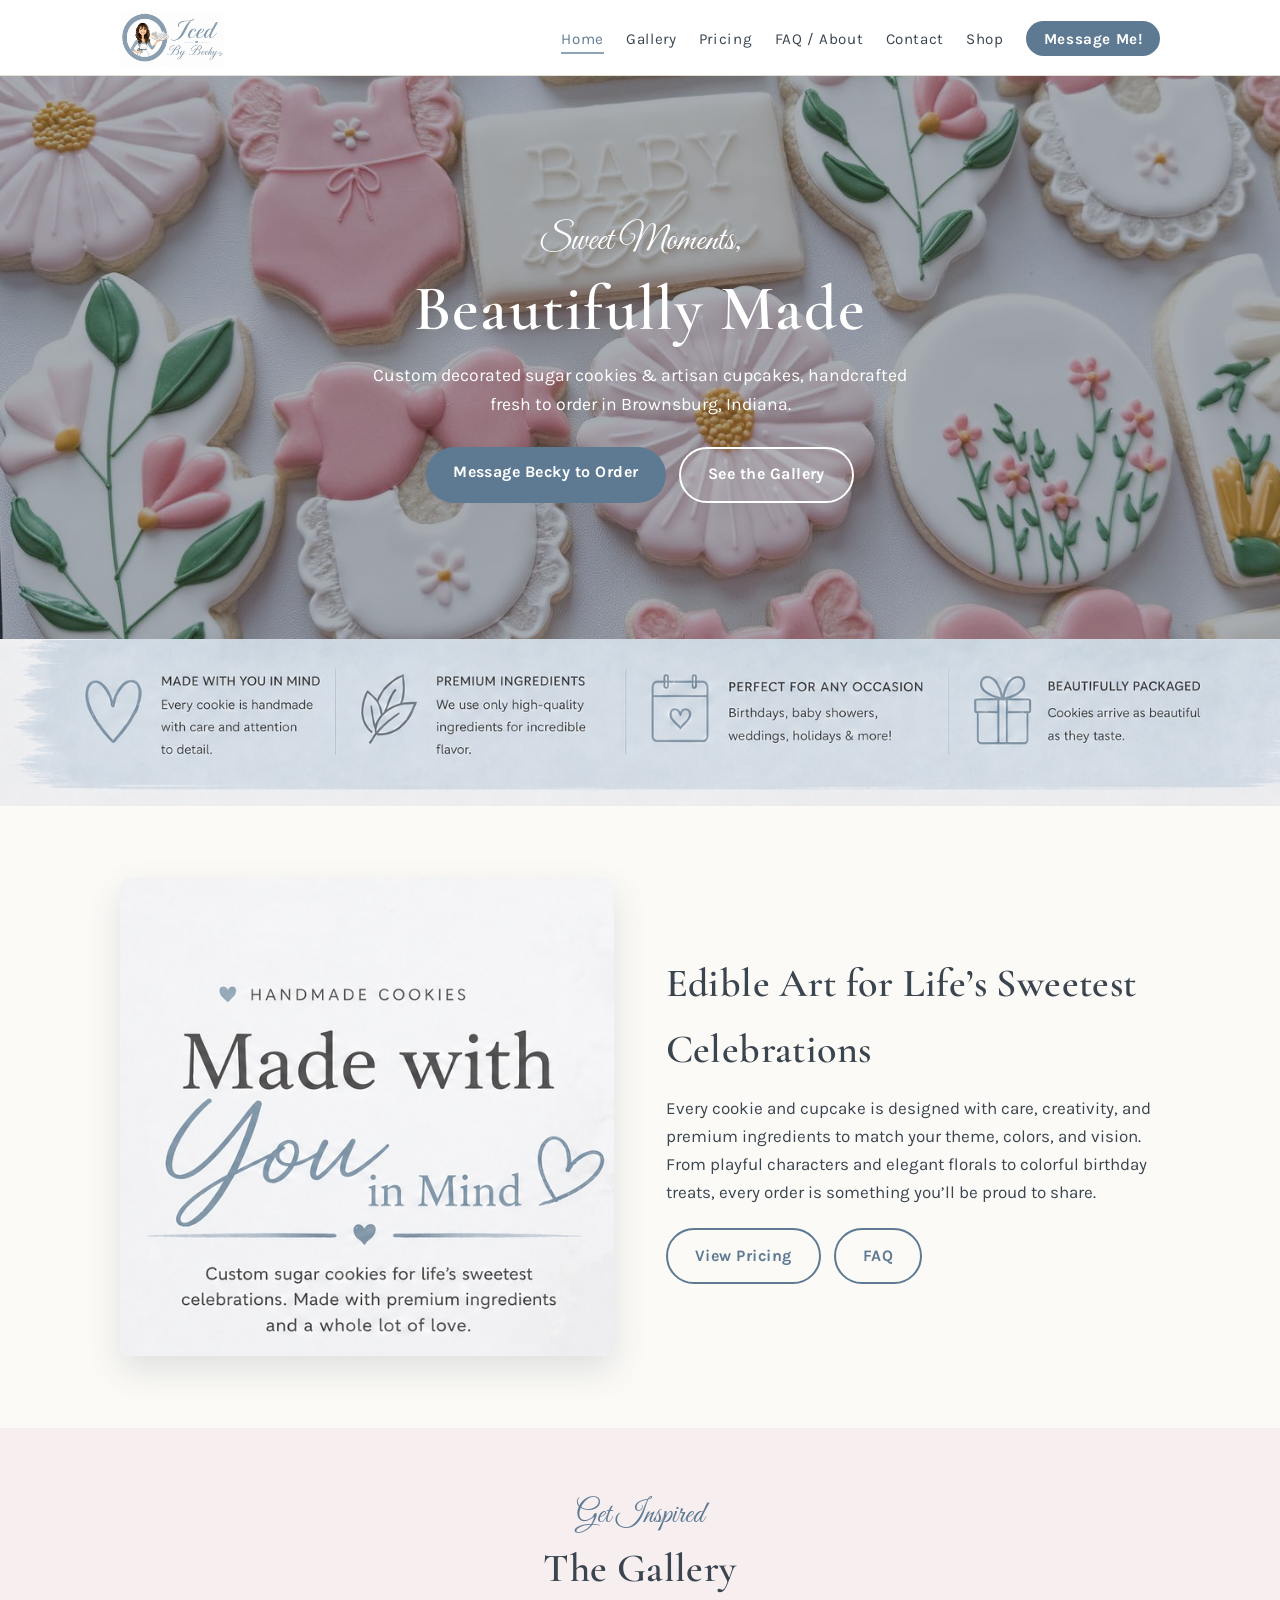
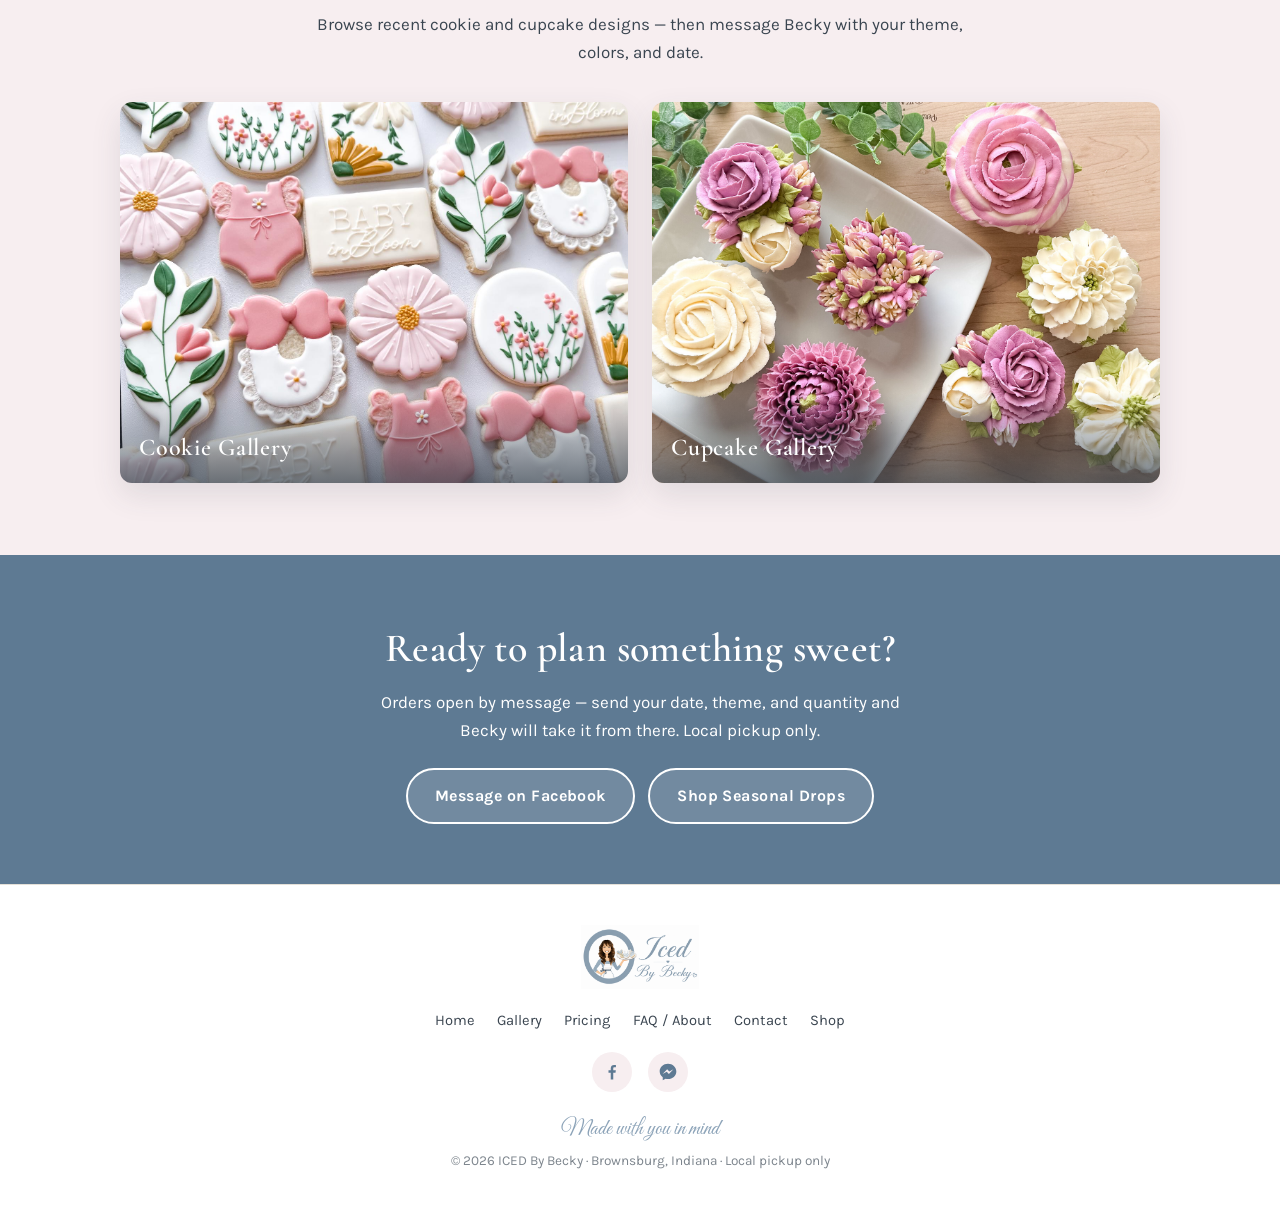
==== index.html @ ba10542e "Add files via upload" ====
<!DOCTYPE html>
<html lang="en">
<head>
<meta charset="UTF-8">
<meta name="viewport" content="width=device-width, initial-scale=1">
<title>ICED By Becky | Custom Sugar Cookies &amp; Cupcakes | Brownsburg, IN</title>
<meta name="description" content="Handcrafted custom decorated sugar cookies and artisan cupcakes made fresh to order in Brownsburg, Indiana. Made with you in mind — local pickup only.">
<link rel="icon" type="image/png" href="images/logo.png">
<link rel="preconnect" href="https://fonts.googleapis.com">
<link rel="preconnect" href="https://fonts.gstatic.com" crossorigin>
<link href="https://fonts.googleapis.com/css2?family=Cormorant+Garamond:wght@500;600;700&family=Great+Vibes&family=Karla:wght@400;700&display=swap" rel="stylesheet">
<link rel="stylesheet" href="css/style.css">
</head>
<body>

<header class="site-header">
  <div class="header-inner">
    <a class="logo-link" href="index.html" aria-label="ICED By Becky home">
      <img src="images/logo.png" alt="ICED By Becky logo">
    </a>
    <input type="checkbox" id="nav-toggle" class="nav-toggle" aria-hidden="true">
    <label for="nav-toggle" class="nav-toggle-label" aria-label="Open menu"><span></span></label>
    <nav class="site-nav" aria-label="Main navigation">
      <ul>
        <li><a href="index.html" aria-current="page">Home</a></li>
        <li><a href="gallery.html">Gallery</a></li>
        <li><a href="pricing.html">Pricing</a></li>
        <li><a href="faq-about.html">FAQ / About</a></li>
        <li><a href="contact.html">Contact</a></li>
        <li><a href="https://icedbybecky.square.site" target="_blank" rel="noopener">Shop</a></li>
        <li><a class="nav-cta" href="https://m.me/618246288639868" target="_blank" rel="noopener">Message Me!</a></li>
      </ul>
    </nav>
  </div>
</header>

<main>

  <section class="hero" style="background-image:url('images/cookies-baby-bloom.jpg');">
    <span class="eyebrow">Sweet Moments,</span>
    <h1>Beautifully Made</h1>
    <p class="sub">Custom decorated sugar cookies &amp; artisan cupcakes, handcrafted fresh to order in Brownsburg, Indiana.</p>
    <div class="btn-row">
      <a class="btn btn-solid" href="https://m.me/618246288639868" target="_blank" rel="noopener">Message Becky to Order</a>
      <a class="btn btn-ghost" href="gallery.html">See the Gallery</a>
    </div>
  </section>

  <div class="ribbon-band" role="img" aria-label="Made with you in mind. Premium ingredients. Perfect for any occasion. Beautifully packaged.">
    <img src="images/ribbon-band.jpg" alt="">
  </div>

  <section class="section">
    <div class="wrap">
      <div class="feature">
        <img src="images/made-with-you.jpg" alt="Made with You in Mind — handmade cookies badge">
        <div class="txt">
          <h2>Edible Art for Life&rsquo;s Sweetest Celebrations</h2>
          <p>Every cookie and cupcake is designed with care, creativity, and premium ingredients to match your theme, colors, and vision. From playful characters and elegant florals to colorful birthday treats, every order is something you&rsquo;ll be proud to share.</p>
          <div class="btn-row">
            <a class="btn btn-outline" href="pricing.html">View Pricing</a>
            <a class="btn btn-outline" href="faq-about.html">FAQ</a>
          </div>
        </div>
      </div>
    </div>
  </section>

  <section class="section section-pink">
    <div class="wrap">
      <div class="section-head">
        <span class="script-eyebrow">Get Inspired</span>
        <h2>The Gallery</h2>
        <p>Browse recent cookie and cupcake designs — then message Becky with your theme, colors, and date.</p>
      </div>
      <div class="gallery-cards">
        <a class="gallery-card" href="cookie-gallery.html">
          <img src="images/cookies-baby-bloom.jpg" alt="Custom decorated baby shower sugar cookies in pink florals">
          <figcaption>Cookie Gallery</figcaption>
        </a>
        <a class="gallery-card" href="cupcake-gallery.html">
          <img src="images/cupcakes-floral.jpg" alt="Buttercream flower cupcakes in pink and cream">
          <figcaption>Cupcake Gallery</figcaption>
        </a>
      </div>
    </div>
  </section>

  <section class="cta-band">
    <h2>Ready to plan something sweet?</h2>
    <p>Orders open by message — send your date, theme, and quantity and Becky will take it from there. Local pickup only.</p>
    <div class="btn-row">
      <a class="btn btn-ghost" href="https://m.me/618246288639868" target="_blank" rel="noopener">Message on Facebook</a>
      <a class="btn btn-ghost" href="https://icedbybecky.square.site" target="_blank" rel="noopener">Shop Seasonal Drops</a>
    </div>
  </section>

</main>

<footer class="site-footer">
  <div class="wrap">
    <a class="footer-logo" href="index.html"><img src="images/logo.png" alt="ICED By Becky"></a>
    <nav class="footer-nav" aria-label="Footer navigation">
      <ul>
        <li><a href="index.html">Home</a></li>
        <li><a href="gallery.html">Gallery</a></li>
        <li><a href="pricing.html">Pricing</a></li>
        <li><a href="faq-about.html">FAQ / About</a></li>
        <li><a href="contact.html">Contact</a></li>
        <li><a href="https://icedbybecky.square.site" target="_blank" rel="noopener">Shop</a></li>
      </ul>
    </nav>
    <div class="footer-social">
      <a href="https://www.facebook.com/ICEDByBecky" target="_blank" rel="noopener" aria-label="ICED By Becky on Facebook">
        <svg viewBox="0 0 24 24" aria-hidden="true"><path d="M13.5 21v-8h2.7l.4-3.1h-3.1V7.9c0-.9.3-1.5 1.6-1.5h1.6V3.6c-.3 0-1.2-.1-2.3-.1-2.3 0-3.9 1.4-3.9 4v2.4H7.8V13h2.7v8h3z"/></svg>
      </a>
      <a href="https://m.me/618246288639868" target="_blank" rel="noopener" aria-label="Message ICED By Becky on Messenger">
        <svg viewBox="0 0 24 24" aria-hidden="true"><path d="M12 2C6.5 2 2 6.1 2 11.2c0 2.9 1.4 5.5 3.7 7.2V22l3.4-1.9c.9.3 1.9.4 2.9.4 5.5 0 10-4.1 10-9.2S17.5 2 12 2zm1.1 12.4-2.6-2.7-5 2.7 5.5-5.8 2.6 2.7 4.9-2.7-5.4 5.8z"/></svg>
      </a>
    </div>
    <p class="footer-fine">
      <span class="script">Made with you in mind</span>
      &copy; 2026 ICED By Becky &middot; Brownsburg, Indiana &middot; Local pickup only
    </p>
  </div>
</footer>

</body>
</html>
---- css/style.css ----
/* ================================================================
   ICED By Becky — icedbybecky.com
   Palette drawn from the brand logo:
     --blue      dusty slate blue (logo circle & script)
     --blue-deep darker slate for text accents / hovers
     --ink       near-black body text
     --cream     warm page background
     --blush     soft cookie pink accent
     --pink-bg   pale pink section wash
   ================================================================ */
:root {
  --blue: #8ca3b8;
  --blue-deep: #5e7a93;
  --ink: #3a4550;
  --cream: #fbfaf7;
  --white: #ffffff;
  --blush: #d99aa4;
  --pink-bg: #f7eef0;
  --line: #e4e0d8;

  --font-display: "Cormorant Garamond", Georgia, serif;
  --font-script: "Great Vibes", cursive;
  --font-body: "Karla", -apple-system, "Segoe UI", sans-serif;
}

* { margin: 0; padding: 0; box-sizing: border-box; }

html { scroll-behavior: smooth; }
@media (prefers-reduced-motion: reduce) {
  html { scroll-behavior: auto; }
  *, *::before, *::after { transition: none !important; animation: none !important; }
}

body {
  font-family: var(--font-body);
  font-size: 1.0625rem;
  line-height: 1.65;
  color: var(--ink);
  background: var(--cream);
}

img { max-width: 100%; display: block; }

a { color: var(--blue-deep); }
a:focus-visible, button:focus-visible, summary:focus-visible {
  outline: 3px solid var(--blue-deep);
  outline-offset: 3px;
  border-radius: 2px;
}

.wrap { max-width: 1080px; margin: 0 auto; padding: 0 1.25rem; }

/* ---------------- Header ---------------- */
.site-header {
  background: var(--white);
  border-bottom: 1px solid var(--line);
  position: sticky;
  top: 0;
  z-index: 50;
}
.header-inner {
  display: flex;
  align-items: center;
  justify-content: space-between;
  gap: 1rem;
  padding: 0.6rem 1.25rem;
  max-width: 1080px;
  margin: 0 auto;
}
.logo-link img { height: 56px; width: auto; }

.nav-toggle { display: none; }
.nav-toggle-label {
  display: none;
  cursor: pointer;
  padding: 0.5rem;
  border-radius: 6px;
}
.nav-toggle-label span,
.nav-toggle-label span::before,
.nav-toggle-label span::after {
  display: block;
  width: 24px;
  height: 2px;
  background: var(--ink);
  position: relative;
  content: "";
  transition: transform 0.2s ease;
}
.nav-toggle-label span::before { position: absolute; top: -7px; }
.nav-toggle-label span::after { position: absolute; top: 7px; }

.site-nav ul {
  display: flex;
  align-items: center;
  gap: 1.4rem;
  list-style: none;
}
.site-nav a {
  text-decoration: none;
  color: var(--ink);
  font-size: 0.95rem;
  letter-spacing: 0.04em;
  padding: 0.25rem 0;
  border-bottom: 2px solid transparent;
}
.site-nav a:hover { color: var(--blue-deep); }
.site-nav a[aria-current="page"] {
  color: var(--blue-deep);
  border-bottom-color: var(--blue);
}
.nav-cta {
  background: var(--blue-deep);
  color: var(--white) !important;
  padding: 0.55rem 1.1rem !important;
  border-radius: 999px;
  border-bottom: none !important;
  font-weight: 700;
  white-space: nowrap;
}
.nav-cta:hover { background: var(--ink); }

@media (max-width: 820px) {
  .logo-link img { height: 46px; }
  .nav-toggle-label { display: block; }
  .site-nav {
    position: absolute;
    top: 100%;
    left: 0;
    right: 0;
    background: var(--white);
    border-bottom: 1px solid var(--line);
    max-height: 0;
    overflow: hidden;
    transition: max-height 0.25s ease;
  }
  .nav-toggle:checked ~ .site-nav { max-height: 420px; box-shadow: 0 12px 24px rgba(58,69,80,0.08); }
  .site-nav ul {
    flex-direction: column;
    align-items: stretch;
    gap: 0;
    padding: 0.5rem 0 1rem;
  }
  .site-nav li { text-align: center; }
  .site-nav a { display: block; padding: 0.7rem 1rem; border-bottom: none; }
  .site-nav a[aria-current="page"] { background: var(--pink-bg); }
  .nav-cta { margin: 0.6rem 1.25rem 0; border-radius: 999px; }
}

/* ---------------- Hero ---------------- */
.hero {
  position: relative;
  isolation: isolate;
  color: var(--white);
  text-align: center;
  padding: clamp(4rem, 12vw, 8.5rem) 1.25rem;
  background-size: cover;
  background-position: center;
}
.hero::before {
  content: "";
  position: absolute;
  inset: 0;
  background: linear-gradient(rgba(58, 69, 80, 0.45), rgba(58, 69, 80, 0.45));
  z-index: -1;
}
.hero .eyebrow {
  font-family: var(--font-script);
  font-size: clamp(1.6rem, 4vw, 2.2rem);
  font-weight: 400;
  display: block;
  margin-bottom: 0.25rem;
}
.hero h1 {
  font-family: var(--font-display);
  font-weight: 600;
  font-size: clamp(2.4rem, 6vw, 4rem);
  letter-spacing: 0.02em;
  line-height: 1.1;
}
.hero p.sub {
  max-width: 34rem;
  margin: 1rem auto 0;
  font-size: 1.1rem;
}
.hero .btn-row { margin-top: 1.75rem; }

/* Page hero (interior pages, shorter) */
.page-hero { padding: clamp(2.5rem, 7vw, 4.5rem) 1.25rem; }

/* ---------------- Buttons ---------------- */
.btn-row { display: flex; gap: 0.8rem; justify-content: center; flex-wrap: wrap; }
.btn {
  display: inline-block;
  text-decoration: none;
  font-weight: 700;
  font-size: 1rem;
  letter-spacing: 0.03em;
  padding: 0.8rem 1.7rem;
  border-radius: 999px;
  transition: background 0.15s ease, color 0.15s ease;
}
.btn-solid { background: var(--blue-deep); color: var(--white); }
.btn-solid:hover { background: var(--ink); }
.btn-ghost {
  background: rgba(255, 255, 255, 0.12);
  color: var(--white);
  border: 2px solid var(--white);
}
.btn-ghost:hover { background: var(--white); color: var(--ink); }
.btn-outline {
  border: 2px solid var(--blue-deep);
  color: var(--blue-deep);
  background: transparent;
}
.btn-outline:hover { background: var(--blue-deep); color: var(--white); }

/* ---------------- Sections ---------------- */
.section { padding: clamp(2.75rem, 7vw, 4.5rem) 0; }
.section-pink { background: var(--pink-bg); }
.section-white { background: var(--white); }

.section-head { text-align: center; max-width: 42rem; margin: 0 auto 2.25rem; }
.script-eyebrow {
  font-family: var(--font-script);
  color: var(--blue-deep);
  font-size: 1.9rem;
  display: block;
  line-height: 1;
  margin-bottom: 0.3rem;
}
h2 {
  font-family: var(--font-display);
  font-weight: 600;
  font-size: clamp(1.8rem, 4vw, 2.5rem);
  color: var(--ink);
  letter-spacing: 0.01em;
}
h3 {
  font-family: var(--font-display);
  font-weight: 700;
  font-size: 1.35rem;
  color: var(--blue-deep);
  margin-bottom: 0.4rem;
}
.section-head p { margin-top: 0.6rem; }

/* Watercolor ribbon band (brand asset) */
.ribbon-band img { width: 100%; height: auto; }
@media (max-width: 700px) {
  .ribbon-band { overflow-x: auto; }
  .ribbon-band img { min-width: 900px; }
}

/* Value props (text fallback of the ribbon content, used on mobile) */
.value-grid {
  display: grid;
  grid-template-columns: repeat(auto-fit, minmax(210px, 1fr));
  gap: 1.5rem;
}
.value-grid article { text-align: center; padding: 0 0.5rem; }
.value-grid h3 {
  font-family: var(--font-body);
  font-size: 0.85rem;
  letter-spacing: 0.12em;
  text-transform: uppercase;
  color: var(--ink);
  font-weight: 700;
}
.value-grid p { font-size: 0.95rem; margin-top: 0.3rem; }

/* Two-up feature (image + text) */
.feature {
  display: grid;
  grid-template-columns: 1fr 1fr;
  gap: clamp(1.5rem, 4vw, 3.5rem);
  align-items: center;
}
.feature img { border-radius: 10px; box-shadow: 0 14px 34px rgba(58, 69, 80, 0.14); }
.feature .txt h2 { margin-bottom: 0.75rem; }
.feature .txt .btn-row { justify-content: flex-start; margin-top: 1.4rem; }
@media (max-width: 760px) {
  .feature { grid-template-columns: 1fr; }
  .feature .txt { text-align: center; }
  .feature .txt .btn-row { justify-content: center; }
}

/* ---------------- Gallery grids ---------------- */
.gallery-grid {
  display: grid;
  grid-template-columns: repeat(3, 1fr);
  gap: 0.9rem;
}
.gallery-grid img {
  width: 100%;
  aspect-ratio: 1 / 1;
  object-fit: cover;
  border-radius: 8px;
}
@media (max-width: 760px) { .gallery-grid { grid-template-columns: repeat(2, 1fr); } }

.gallery-cards {
  display: grid;
  grid-template-columns: 1fr 1fr;
  gap: 1.5rem;
}
.gallery-card {
  position: relative;
  display: block;
  border-radius: 12px;
  overflow: hidden;
  text-decoration: none;
  box-shadow: 0 12px 30px rgba(58, 69, 80, 0.12);
}
.gallery-card img {
  width: 100%;
  aspect-ratio: 4 / 3;
  object-fit: cover;
  transition: transform 0.3s ease;
}
.gallery-card:hover img { transform: scale(1.03); }
.gallery-card figcaption {
  position: absolute;
  inset: auto 0 0 0;
  padding: 2.2rem 1.2rem 1rem;
  background: linear-gradient(transparent, rgba(58, 69, 80, 0.72));
  color: var(--white);
  font-family: var(--font-display);
  font-size: 1.5rem;
  font-weight: 600;
  letter-spacing: 0.03em;
}
@media (max-width: 640px) { .gallery-cards { grid-template-columns: 1fr; } }

/* ---------------- Pricing ---------------- */
.price-cards {
  display: grid;
  grid-template-columns: 1fr 1fr;
  gap: 1.5rem;
  max-width: 880px;
  margin: 0 auto;
}
.price-card {
  background: var(--white);
  border: 1px solid var(--line);
  border-top: 4px solid var(--blue);
  border-radius: 10px;
  padding: 1.8rem 1.6rem;
}
.price-card h3 { font-size: 1.5rem; margin-bottom: 1rem; }
.price-card dl { display: grid; grid-template-columns: 1fr auto; row-gap: 0.55rem; }
.price-card dt { }
.price-card dd { font-weight: 700; text-align: right; }
.price-note {
  margin-top: 1.1rem;
  padding-top: 0.9rem;
  border-top: 1px dashed var(--line);
  font-size: 0.92rem;
  font-style: italic;
  color: var(--blue-deep);
}
@media (max-width: 700px) { .price-cards { grid-template-columns: 1fr; } }

/* ---------------- FAQ ---------------- */
.faq-list { max-width: 46rem; margin: 0 auto; }
.faq-list details {
  background: var(--white);
  border: 1px solid var(--line);
  border-radius: 8px;
  margin-bottom: 0.8rem;
  overflow: hidden;
}
.faq-list summary {
  cursor: pointer;
  list-style: none;
  padding: 1rem 1.2rem;
  font-weight: 700;
  font-size: 1.05rem;
  display: flex;
  justify-content: space-between;
  align-items: center;
  gap: 1rem;
}
.faq-list summary::-webkit-details-marker { display: none; }
.faq-list summary::after {
  content: "+";
  font-family: var(--font-display);
  font-size: 1.5rem;
  color: var(--blue-deep);
  line-height: 1;
}
.faq-list details[open] summary::after { content: "\2013"; }
.faq-list details[open] summary { border-bottom: 1px solid var(--line); }
.faq-body { padding: 1rem 1.2rem; }
.faq-body ul { padding-left: 1.2rem; margin: 0.4rem 0; }
.faq-body li { margin-bottom: 0.35rem; }
.faq-body p + p { margin-top: 0.75rem; }

/* ---------------- Contact ---------------- */
.contact-cards {
  display: grid;
  grid-template-columns: 1fr 1fr;
  gap: 1.5rem;
  max-width: 880px;
  margin: 0 auto;
}
.contact-card {
  background: var(--white);
  border: 1px solid var(--line);
  border-radius: 10px;
  padding: 2rem 1.6rem;
  text-align: center;
}
.contact-card.primary { border-top: 4px solid var(--blue); }
.contact-card p { margin: 0.5rem 0 1.2rem; }
@media (max-width: 700px) { .contact-cards { grid-template-columns: 1fr; } }

/* ---------------- CTA band ---------------- */
.cta-band {
  background: var(--blue-deep);
  color: var(--white);
  text-align: center;
  padding: clamp(2.5rem, 6vw, 3.75rem) 1.25rem;
}
.cta-band h2 { color: var(--white); margin-bottom: 0.4rem; }
.cta-band p { max-width: 34rem; margin: 0 auto 1.5rem; }

/* ---------------- Footer ---------------- */
.site-footer {
  background: var(--white);
  border-top: 1px solid var(--line);
  padding: 2.5rem 0 2rem;
  text-align: center;
}
.site-footer .footer-logo img { height: 64px; width: auto; margin: 0 auto 1rem; }
.footer-nav ul {
  list-style: none;
  display: flex;
  justify-content: center;
  flex-wrap: wrap;
  gap: 0.5rem 1.4rem;
  margin-bottom: 1.2rem;
}
.footer-nav a {
  text-decoration: none;
  color: var(--ink);
  font-size: 0.92rem;
}
.footer-nav a:hover { color: var(--blue-deep); }
.footer-social { display: flex; justify-content: center; gap: 1rem; margin-bottom: 1.2rem; }
.footer-social a {
  display: inline-flex;
  width: 40px;
  height: 40px;
  align-items: center;
  justify-content: center;
  border-radius: 50%;
  background: var(--pink-bg);
  color: var(--blue-deep);
  text-decoration: none;
}
.footer-social a:hover { background: var(--blue); color: var(--white); }
.footer-social svg { width: 20px; height: 20px; fill: currentColor; }
.footer-fine { font-size: 0.85rem; color: #7d858d; }
.footer-fine .script { font-family: var(--font-script); font-size: 1.35rem; color: var(--blue); display: block; margin-bottom: 0.2rem; }
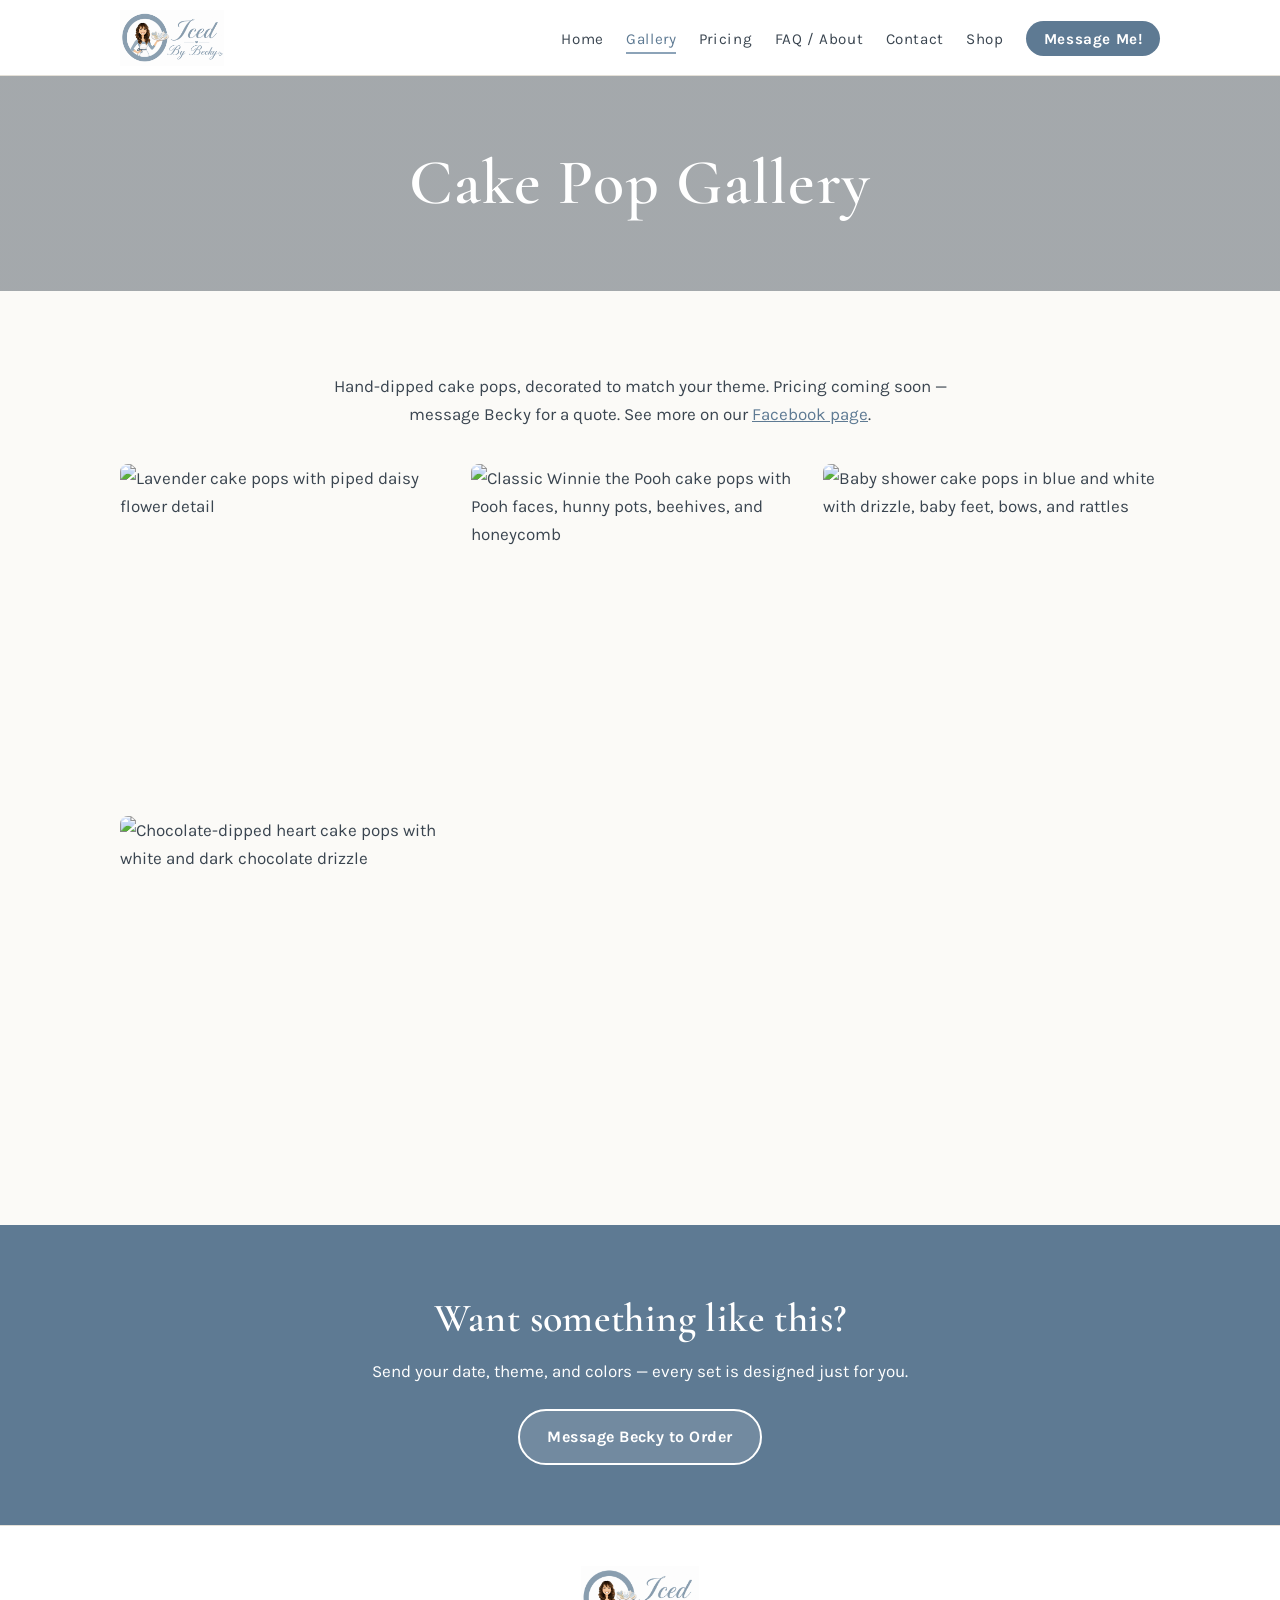
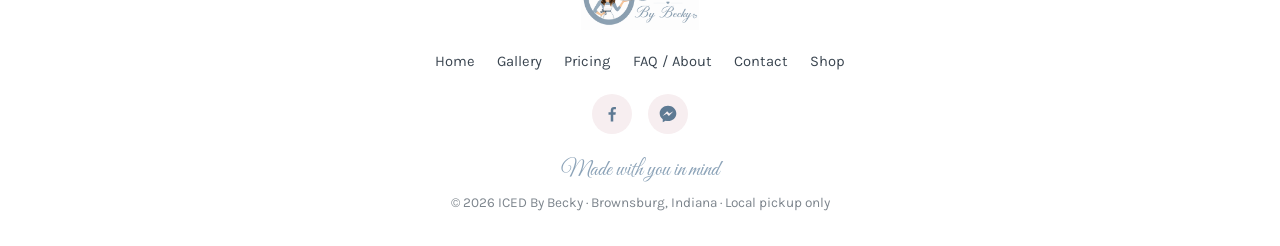
==== commit d91629f7: "Add files via upload" ====
--- a/index.html
+++ b/index.html
@@ -3,8 +3,8 @@
 <head>
 <meta charset="UTF-8">
 <meta name="viewport" content="width=device-width, initial-scale=1">
-<title>ICED By Becky | Custom Sugar Cookies &amp; Cupcakes | Brownsburg, IN</title>
-<meta name="description" content="Handcrafted custom decorated sugar cookies and artisan cupcakes made fresh to order in Brownsburg, Indiana. Made with you in mind — local pickup only.">
+<title>Cake Pop Gallery | ICED By Becky</title>
+<meta name="description" content="Hand-dipped decorated cake pops by ICED By Becky in Brownsburg, IN.">
 <link rel="icon" type="image/png" href="images/logo.png">
 <link rel="preconnect" href="https://fonts.googleapis.com">
 <link rel="preconnect" href="https://fonts.gstatic.com" crossorigin>
@@ -22,8 +22,8 @@
     <label for="nav-toggle" class="nav-toggle-label" aria-label="Open menu"><span></span></label>
     <nav class="site-nav" aria-label="Main navigation">
       <ul>
-        <li><a href="index.html" aria-current="page">Home</a></li>
-        <li><a href="gallery.html">Gallery</a></li>
+        <li><a href="index.html">Home</a></li>
+        <li><a href="gallery.html" aria-current="page">Gallery</a></li>
         <li><a href="pricing.html">Pricing</a></li>
         <li><a href="faq-about.html">FAQ / About</a></li>
         <li><a href="contact.html">Contact</a></li>
@@ -36,62 +36,30 @@
 
 <main>
 
-  <section class="hero" style="background-image:url('images/cookies-baby-bloom.jpg');">
-    <span class="eyebrow">Sweet Moments,</span>
-    <h1>Beautifully Made</h1>
-    <p class="sub">Custom decorated sugar cookies &amp; artisan cupcakes, handcrafted fresh to order in Brownsburg, Indiana.</p>
-    <div class="btn-row">
-      <a class="btn btn-solid" href="https://m.me/618246288639868" target="_blank" rel="noopener">Message Becky to Order</a>
-      <a class="btn btn-ghost" href="gallery.html">See the Gallery</a>
-    </div>
+  <section class="hero page-hero" style="background-image:url('images/cakepops-purple-flowers.jpg');">
+    <h1>Cake Pop Gallery</h1>
   </section>
-
-  <div class="ribbon-band" role="img" aria-label="Made with you in mind. Premium ingredients. Perfect for any occasion. Beautifully packaged.">
-    <img src="images/ribbon-band.jpg" alt="">
-  </div>
 
   <section class="section">
     <div class="wrap">
-      <div class="feature">
-        <img src="images/made-with-you.jpg" alt="Made with You in Mind — handmade cookies badge">
-        <div class="txt">
-          <h2>Edible Art for Life&rsquo;s Sweetest Celebrations</h2>
-          <p>Every cookie and cupcake is designed with care, creativity, and premium ingredients to match your theme, colors, and vision. From playful characters and elegant florals to colorful birthday treats, every order is something you&rsquo;ll be proud to share.</p>
-          <div class="btn-row">
-            <a class="btn btn-outline" href="pricing.html">View Pricing</a>
-            <a class="btn btn-outline" href="faq-about.html">FAQ</a>
-          </div>
-        </div>
+      <div class="section-head">
+        <p>Hand-dipped cake pops, decorated to match your theme. Pricing coming soon &mdash; message Becky for a quote. See more on our
+        <a href="https://www.facebook.com/ICEDByBecky" target="_blank" rel="noopener">Facebook page</a>.</p>
       </div>
-    </div>
-  </section>
-
-  <section class="section section-pink">
-    <div class="wrap">
-      <div class="section-head">
-        <span class="script-eyebrow">Get Inspired</span>
-        <h2>The Gallery</h2>
-        <p>Browse recent cookie and cupcake designs — then message Becky with your theme, colors, and date.</p>
-      </div>
-      <div class="gallery-cards">
-        <a class="gallery-card" href="cookie-gallery.html">
-          <img src="images/cookies-baby-bloom.jpg" alt="Custom decorated baby shower sugar cookies in pink florals">
-          <figcaption>Cookie Gallery</figcaption>
-        </a>
-        <a class="gallery-card" href="cupcake-gallery.html">
-          <img src="images/cupcakes-floral.jpg" alt="Buttercream flower cupcakes in pink and cream">
-          <figcaption>Cupcake Gallery</figcaption>
-        </a>
+      <div class="gallery-grid">
+        <img src="images/cakepops-purple-flowers.jpg" alt="Lavender cake pops with piped daisy flower detail" loading="lazy">
+        <img src="images/cakepops-winnie-pooh.jpg" alt="Classic Winnie the Pooh cake pops with Pooh faces, hunny pots, beehives, and honeycomb" loading="lazy">
+        <img src="images/cakepops-baby-shower-blue.jpg" alt="Baby shower cake pops in blue and white with drizzle, baby feet, bows, and rattles" loading="lazy">
+        <img src="images/cakepops-chocolate-hearts.jpg" alt="Chocolate-dipped heart cake pops with white and dark chocolate drizzle" loading="lazy">
       </div>
     </div>
   </section>
 
   <section class="cta-band">
-    <h2>Ready to plan something sweet?</h2>
-    <p>Orders open by message — send your date, theme, and quantity and Becky will take it from there. Local pickup only.</p>
+    <h2>Want something like this?</h2>
+    <p>Send your date, theme, and colors — every set is designed just for you.</p>
     <div class="btn-row">
-      <a class="btn btn-ghost" href="https://m.me/618246288639868" target="_blank" rel="noopener">Message on Facebook</a>
-      <a class="btn btn-ghost" href="https://icedbybecky.square.site" target="_blank" rel="noopener">Shop Seasonal Drops</a>
+      <a class="btn btn-ghost" href="https://m.me/618246288639868" target="_blank" rel="noopener">Message Becky to Order</a>
     </div>
   </section>
 
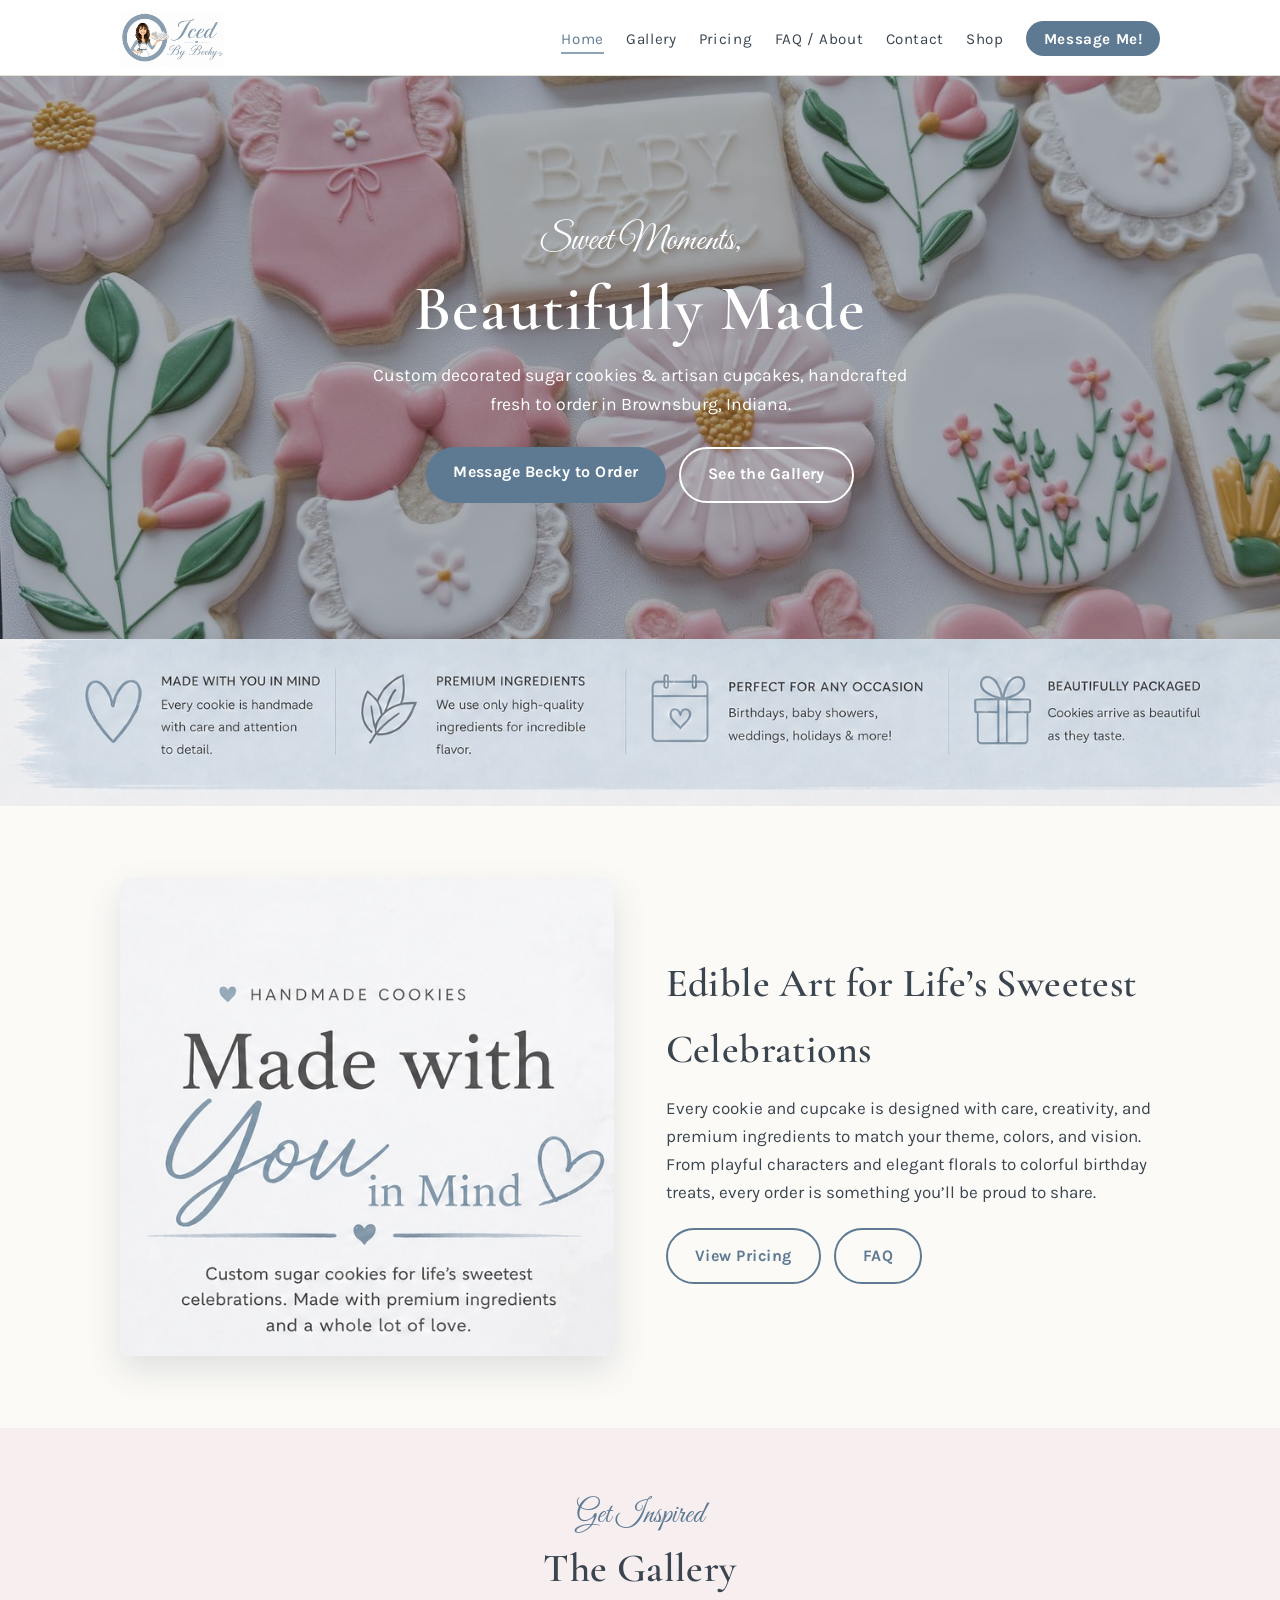
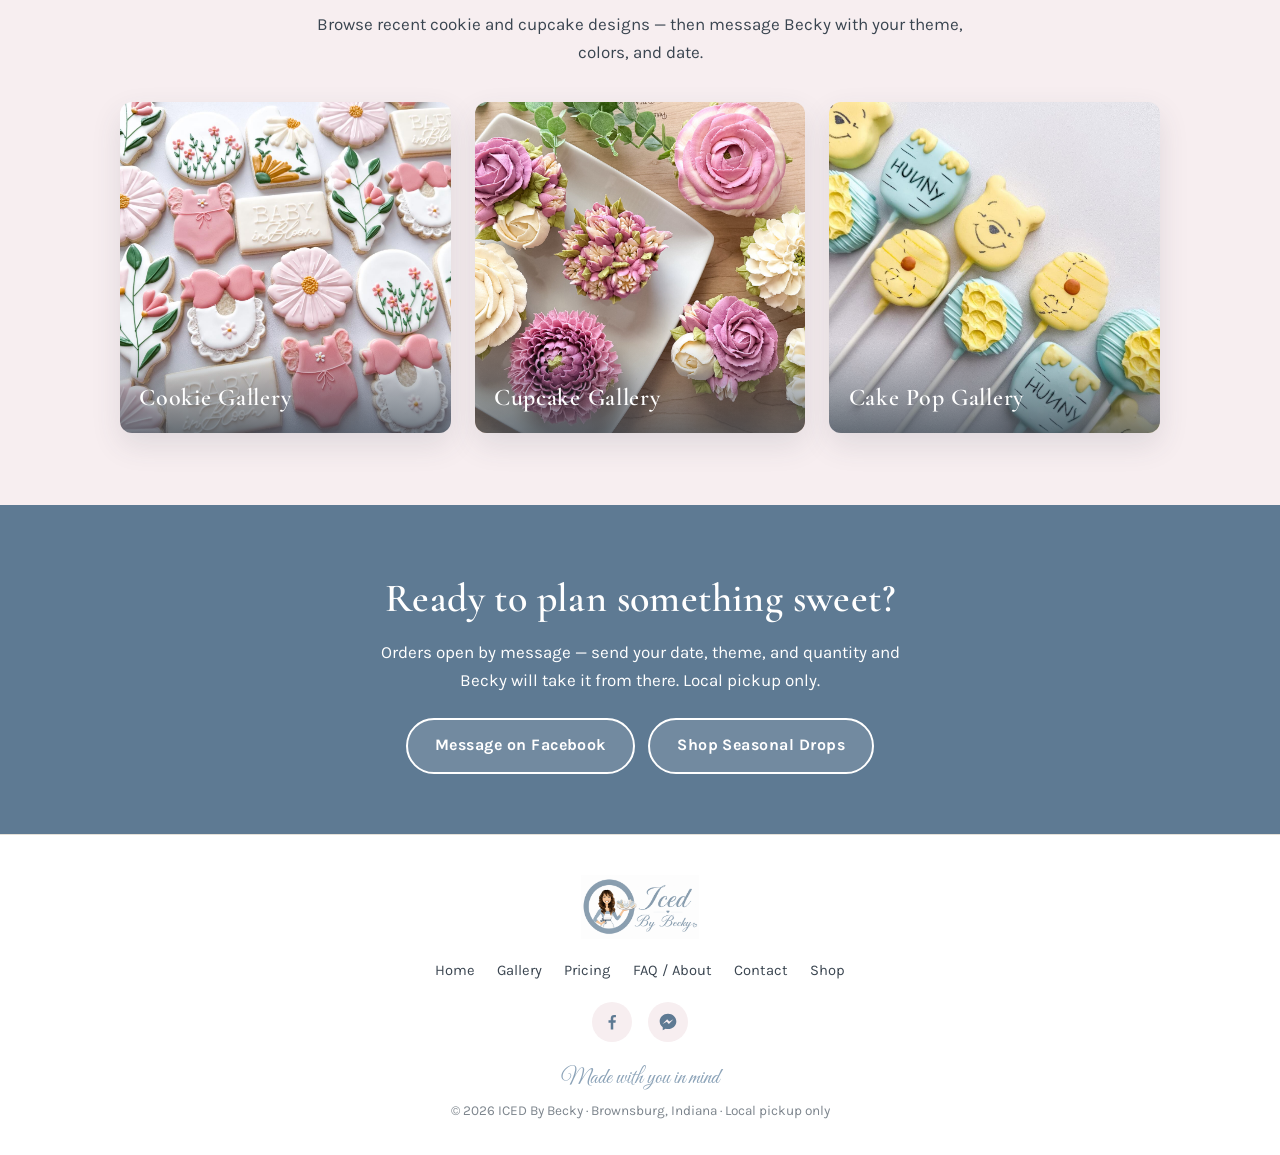
==== commit f03c5fd3: "Add files via upload" ====
--- a/index.html
+++ b/index.html
@@ -3,8 +3,8 @@
 <head>
 <meta charset="UTF-8">
 <meta name="viewport" content="width=device-width, initial-scale=1">
-<title>Cake Pop Gallery | ICED By Becky</title>
-<meta name="description" content="Hand-dipped decorated cake pops by ICED By Becky in Brownsburg, IN.">
+<title>ICED By Becky | Custom Sugar Cookies &amp; Cupcakes | Brownsburg, IN</title>
+<meta name="description" content="Handcrafted custom decorated sugar cookies and artisan cupcakes made fresh to order in Brownsburg, Indiana. Made with you in mind — local pickup only.">
 <link rel="icon" type="image/png" href="images/logo.png">
 <link rel="preconnect" href="https://fonts.googleapis.com">
 <link rel="preconnect" href="https://fonts.gstatic.com" crossorigin>
@@ -22,8 +22,8 @@
     <label for="nav-toggle" class="nav-toggle-label" aria-label="Open menu"><span></span></label>
     <nav class="site-nav" aria-label="Main navigation">
       <ul>
-        <li><a href="index.html">Home</a></li>
-        <li><a href="gallery.html" aria-current="page">Gallery</a></li>
+        <li><a href="index.html" aria-current="page">Home</a></li>
+        <li><a href="gallery.html">Gallery</a></li>
         <li><a href="pricing.html">Pricing</a></li>
         <li><a href="faq-about.html">FAQ / About</a></li>
         <li><a href="contact.html">Contact</a></li>
@@ -36,30 +36,66 @@
 
 <main>
 
-  <section class="hero page-hero" style="background-image:url('images/cakepops-purple-flowers.jpg');">
-    <h1>Cake Pop Gallery</h1>
+  <section class="hero" style="background-image:url('images/cookies-baby-bloom.jpg');">
+    <span class="eyebrow">Sweet Moments,</span>
+    <h1>Beautifully Made</h1>
+    <p class="sub">Custom decorated sugar cookies &amp; artisan cupcakes, handcrafted fresh to order in Brownsburg, Indiana.</p>
+    <div class="btn-row">
+      <a class="btn btn-solid" href="https://m.me/618246288639868" target="_blank" rel="noopener">Message Becky to Order</a>
+      <a class="btn btn-ghost" href="gallery.html">See the Gallery</a>
+    </div>
   </section>
+
+  <div class="ribbon-band" role="img" aria-label="Made with you in mind. Premium ingredients. Perfect for any occasion. Beautifully packaged.">
+    <img src="images/ribbon-band.jpg" alt="">
+  </div>
 
   <section class="section">
     <div class="wrap">
+      <div class="feature">
+        <img src="images/made-with-you.jpg" alt="Made with You in Mind — handmade cookies badge">
+        <div class="txt">
+          <h2>Edible Art for Life&rsquo;s Sweetest Celebrations</h2>
+          <p>Every cookie and cupcake is designed with care, creativity, and premium ingredients to match your theme, colors, and vision. From playful characters and elegant florals to colorful birthday treats, every order is something you&rsquo;ll be proud to share.</p>
+          <div class="btn-row">
+            <a class="btn btn-outline" href="pricing.html">View Pricing</a>
+            <a class="btn btn-outline" href="faq-about.html">FAQ</a>
+          </div>
+        </div>
+      </div>
+    </div>
+  </section>
+
+  <section class="section section-pink">
+    <div class="wrap">
       <div class="section-head">
-        <p>Hand-dipped cake pops, decorated to match your theme. Pricing coming soon &mdash; message Becky for a quote. See more on our
-        <a href="https://www.facebook.com/ICEDByBecky" target="_blank" rel="noopener">Facebook page</a>.</p>
+        <span class="script-eyebrow">Get Inspired</span>
+        <h2>The Gallery</h2>
+        <p>Browse recent cookie and cupcake designs — then message Becky with your theme, colors, and date.</p>
       </div>
-      <div class="gallery-grid">
-        <img src="images/cakepops-purple-flowers.jpg" alt="Lavender cake pops with piped daisy flower detail" loading="lazy">
-        <img src="images/cakepops-winnie-pooh.jpg" alt="Classic Winnie the Pooh cake pops with Pooh faces, hunny pots, beehives, and honeycomb" loading="lazy">
-        <img src="images/cakepops-baby-shower-blue.jpg" alt="Baby shower cake pops in blue and white with drizzle, baby feet, bows, and rattles" loading="lazy">
-        <img src="images/cakepops-chocolate-hearts.jpg" alt="Chocolate-dipped heart cake pops with white and dark chocolate drizzle" loading="lazy">
+      <div class="gallery-cards gallery-cards-3">
+        <a class="gallery-card" href="cookie-gallery.html">
+          <img src="images/cookies-baby-bloom.jpg" alt="Custom decorated baby shower sugar cookies in pink florals">
+          <figcaption>Cookie Gallery</figcaption>
+        </a>
+        <a class="gallery-card" href="cupcake-gallery.html">
+          <img src="images/cupcakes-floral.jpg" alt="Buttercream flower cupcakes in pink and cream">
+          <figcaption>Cupcake Gallery</figcaption>
+        </a>
+        <a class="gallery-card" href="cakepop-gallery.html">
+          <img src="images/cakepops-winnie-pooh.jpg" alt="Winnie the Pooh themed decorated cake pops">
+          <figcaption>Cake Pop Gallery</figcaption>
+        </a>
       </div>
     </div>
   </section>
 
   <section class="cta-band">
-    <h2>Want something like this?</h2>
-    <p>Send your date, theme, and colors — every set is designed just for you.</p>
+    <h2>Ready to plan something sweet?</h2>
+    <p>Orders open by message — send your date, theme, and quantity and Becky will take it from there. Local pickup only.</p>
     <div class="btn-row">
-      <a class="btn btn-ghost" href="https://m.me/618246288639868" target="_blank" rel="noopener">Message Becky to Order</a>
+      <a class="btn btn-ghost" href="https://m.me/618246288639868" target="_blank" rel="noopener">Message on Facebook</a>
+      <a class="btn btn-ghost" href="https://icedbybecky.square.site" target="_blank" rel="noopener">Shop Seasonal Drops</a>
     </div>
   </section>
 
--- a/css/style.css
+++ b/css/style.css
@@ -463,3 +463,8 @@
 .footer-social svg { width: 20px; height: 20px; fill: currentColor; }
 .footer-fine { font-size: 0.85rem; color: #7d858d; }
 .footer-fine .script { font-family: var(--font-script); font-size: 1.35rem; color: var(--blue); display: block; margin-bottom: 0.2rem; }
+
+/* Three-up gallery cards (hub + home) */
+.gallery-cards-3 { grid-template-columns: repeat(3, 1fr); }
+.gallery-cards-3 .gallery-card img { aspect-ratio: 1 / 1; }
+@media (max-width: 820px) { .gallery-cards-3 { grid-template-columns: 1fr; } }
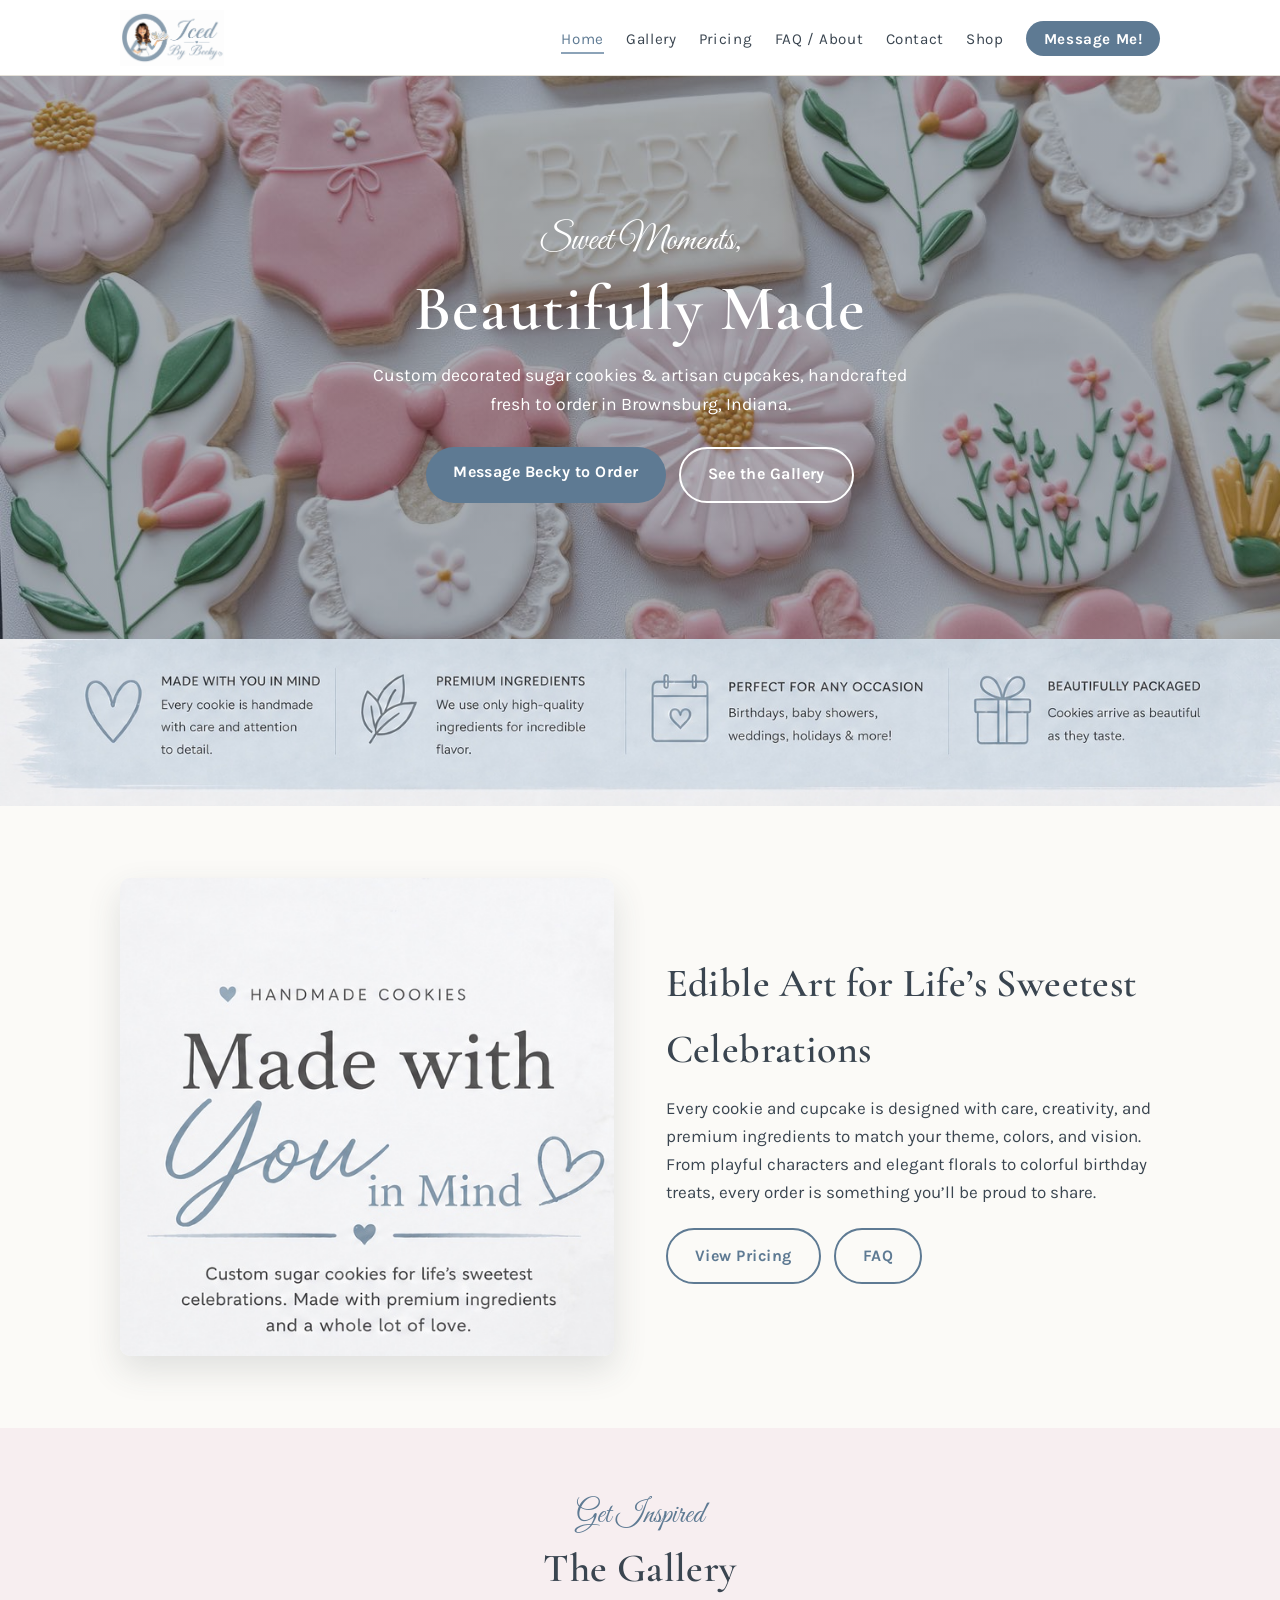
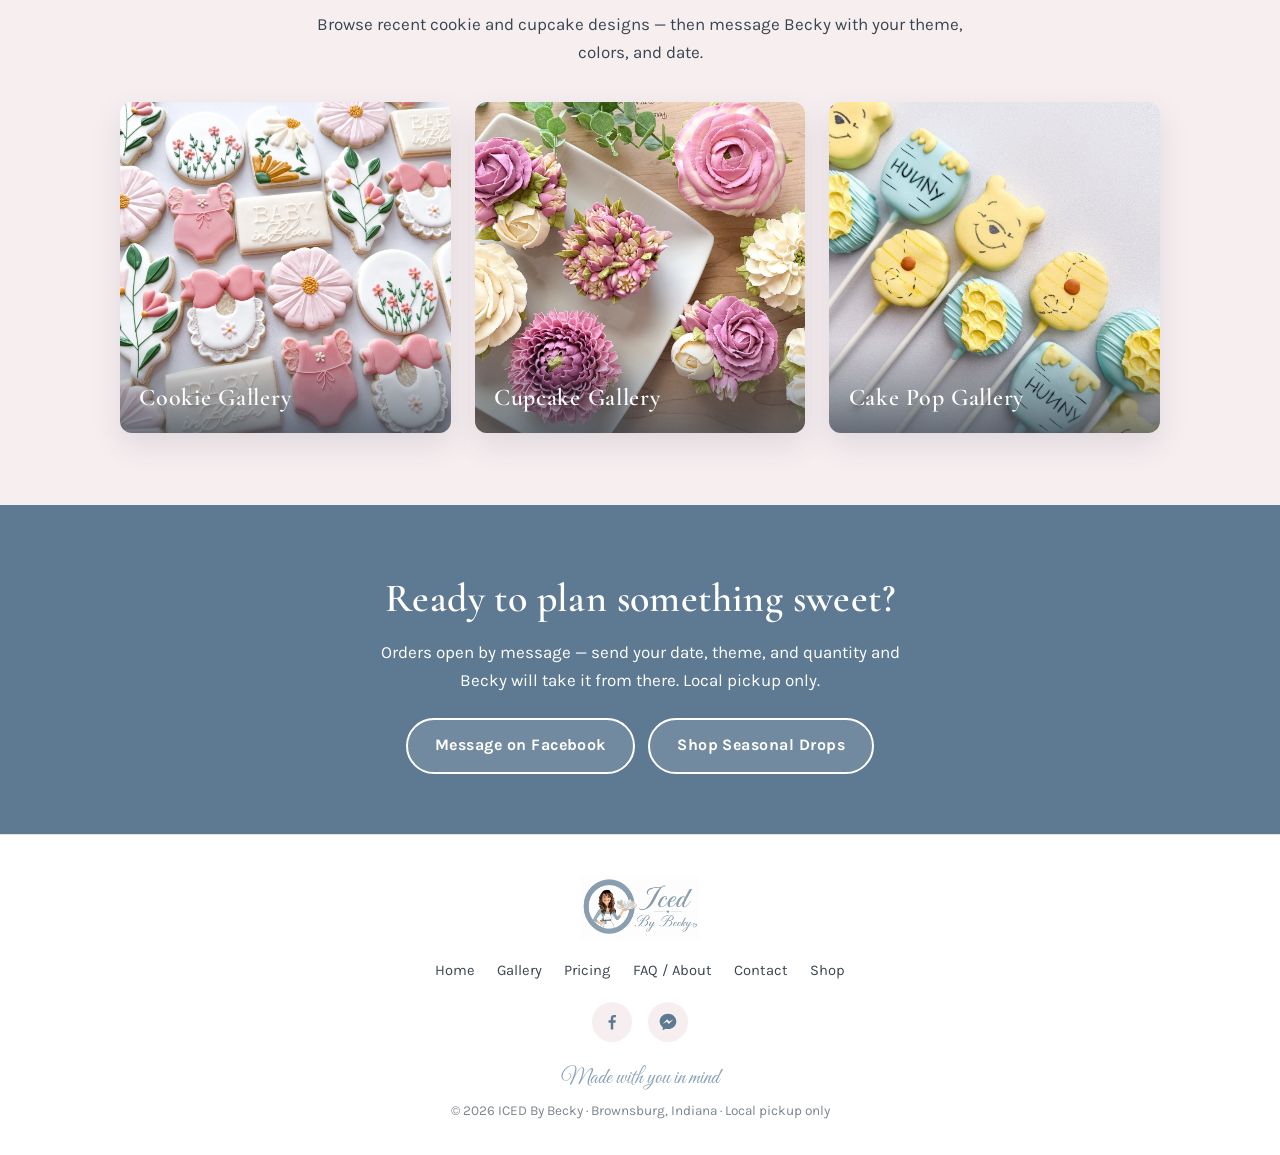
==== commit 9a48f9af: "Update Shop link to point to order page" ====
--- a/index.html
+++ b/index.html
@@ -27,7 +27,7 @@
         <li><a href="pricing.html">Pricing</a></li>
         <li><a href="faq-about.html">FAQ / About</a></li>
         <li><a href="contact.html">Contact</a></li>
-        <li><a href="https://icedbybecky.square.site" target="_blank" rel="noopener">Shop</a></li>
+        <li><a href="https://icedbybecky.square.site/s/order" target="_blank" rel="noopener">Shop</a></li>
         <li><a class="nav-cta" href="https://m.me/618246288639868" target="_blank" rel="noopener">Message Me!</a></li>
       </ul>
     </nav>
--- a/css/style.css
+++ b/css/style.css
@@ -468,3 +468,6 @@
 .gallery-cards-3 { grid-template-columns: repeat(3, 1fr); }
 .gallery-cards-3 .gallery-card img { aspect-ratio: 1 / 1; }
 @media (max-width: 820px) { .gallery-cards-3 { grid-template-columns: 1fr; } }
+
+/* Three price cards: allow wrap to balanced rows */
+.price-cards { grid-template-columns: repeat(auto-fit, minmax(280px, 1fr)); max-width: 1080px; }
